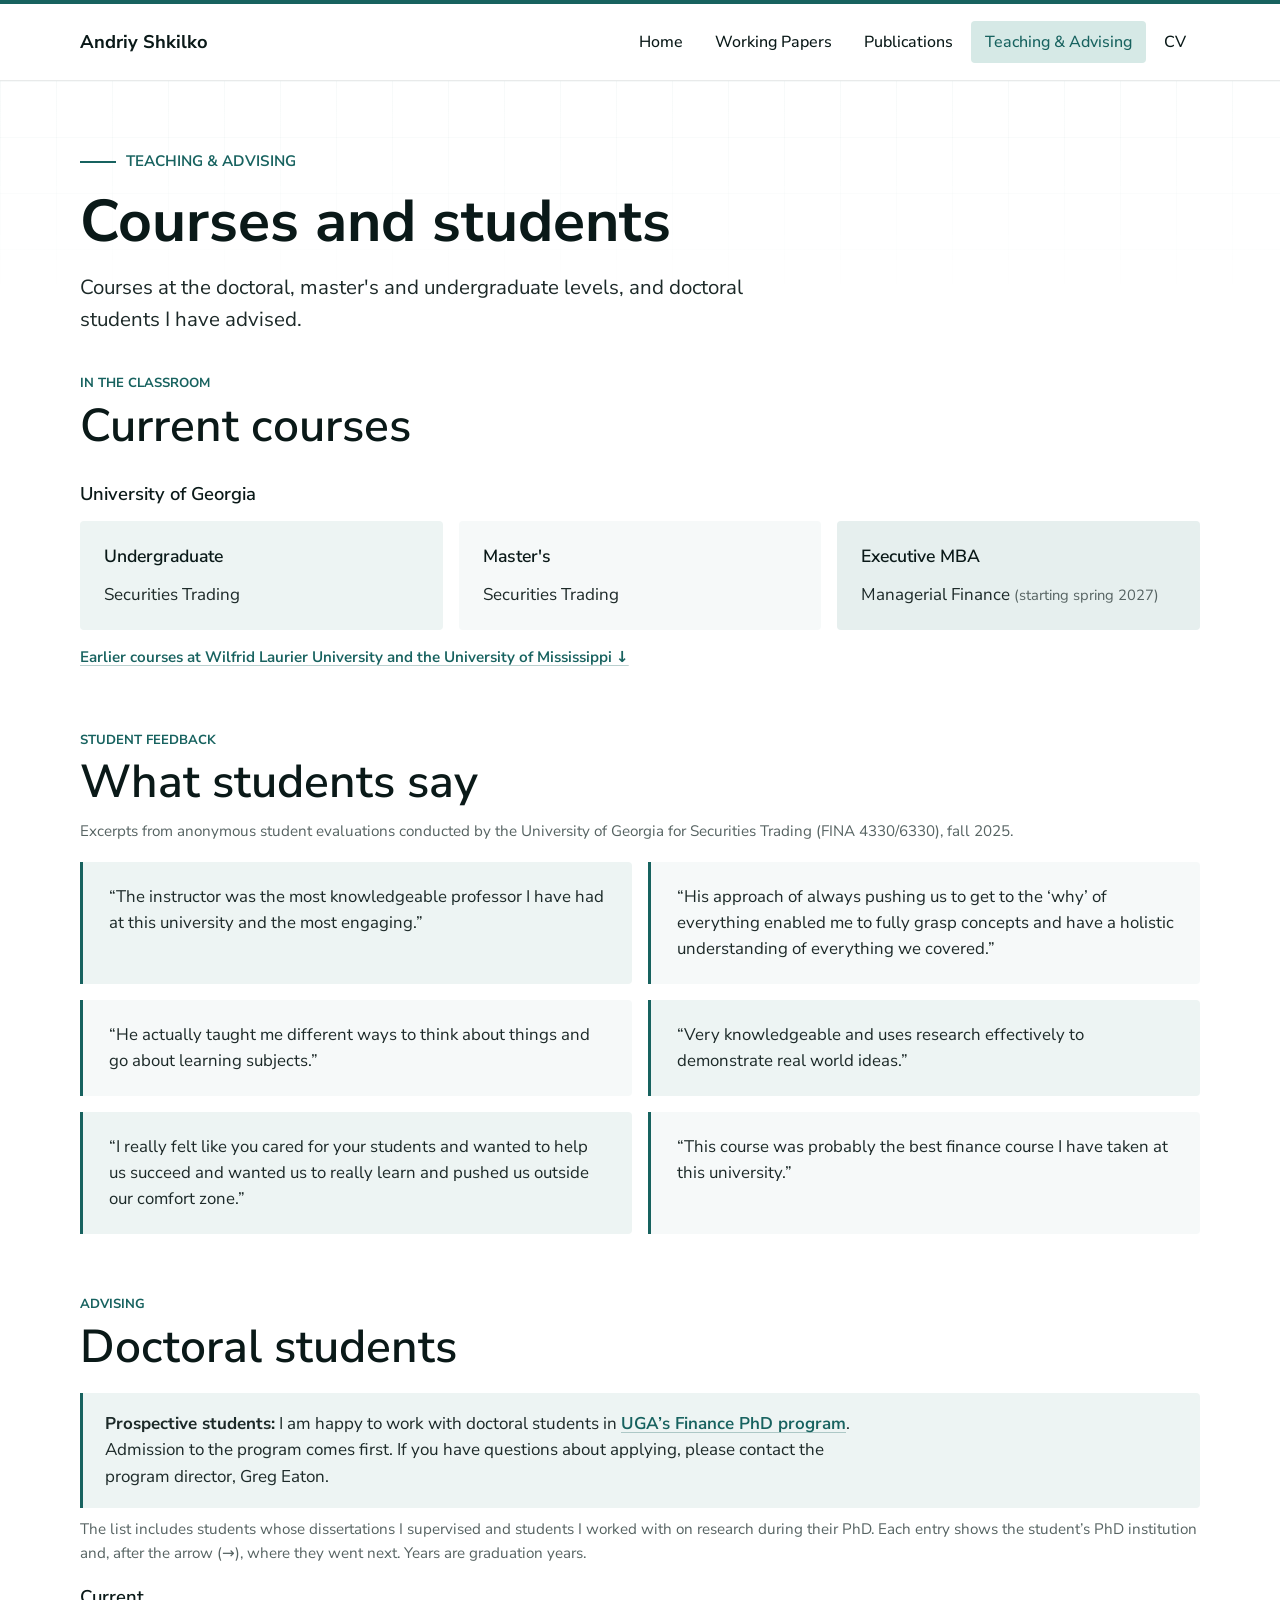
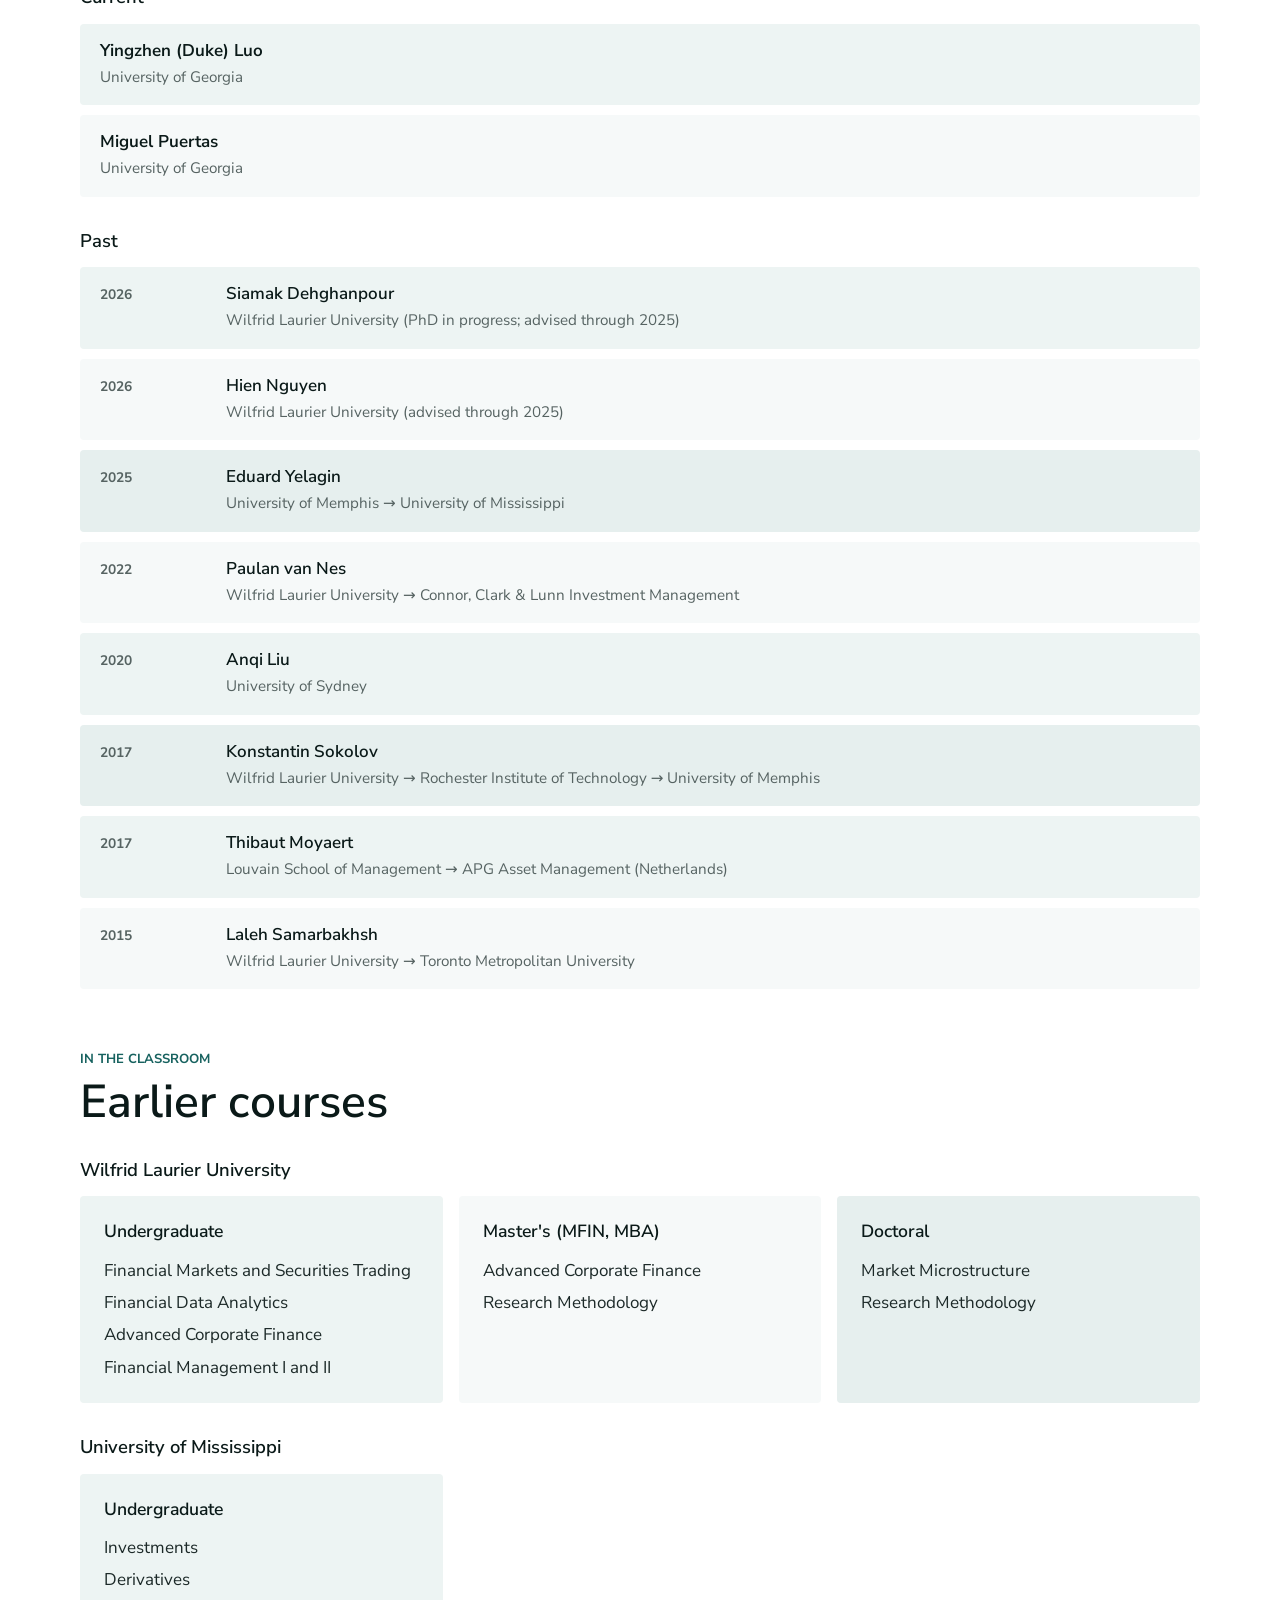
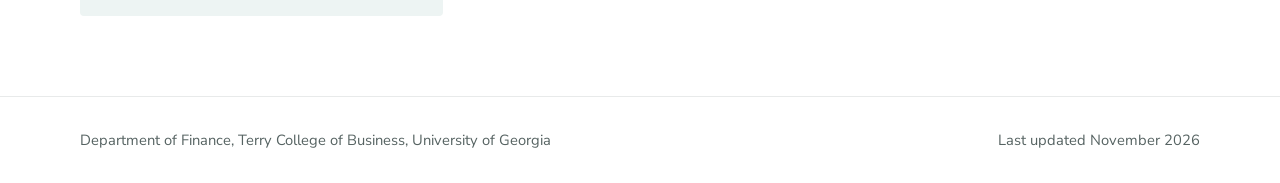
==== teaching.html @ 7279c3c1 "Add files via upload" ====
<!DOCTYPE html>
<html lang="en">
<head>
<meta charset="utf-8">
<meta name="viewport" content="width=device-width, initial-scale=1">
<title>Teaching & Advising | Andriy Shkilko</title>
<meta name="description" content="Courses taught and doctoral students advised by Andriy Shkilko.">
<link rel="preconnect" href="https://fonts.googleapis.com">
<link rel="preconnect" href="https://fonts.gstatic.com" crossorigin>
<link href="https://fonts.googleapis.com/css2?family=Nunito+Sans:wght@400;500;600;700;800&display=swap" rel="stylesheet">
<link rel="stylesheet" href="site.css">
<link rel="icon" href="favicon.ico" sizes="any">
<link rel="icon" href="favicon.svg" type="image/svg+xml">
<link rel="apple-touch-icon" href="apple-touch-icon.png">
<meta name="theme-color" content="#17625f">
<link rel="canonical" href="https://andriyshkilko.com/teaching.html">
<meta property="og:url" content="https://andriyshkilko.com/teaching.html">
<meta property="og:type" content="website">
<meta property="og:site_name" content="Andriy Shkilko">
<meta property="og:title" content="Teaching &amp; Advising | Andriy Shkilko">
<meta property="og:description" content="Courses taught and doctoral students advised by Andriy Shkilko.">
<meta property="og:image" content="https://andriyshkilko.com/share-preview.jpg">
<meta property="og:image:width" content="1200">
<meta property="og:image:height" content="630">
<meta property="og:image:alt" content="Andriy Shkilko, Associate Professor of Finance, Terry College of Business, University of Georgia">
<meta name="twitter:card" content="summary_large_image">
</head>
<body>

<header class="topbar">
  <nav class="shell nav" aria-label="Primary navigation">
    <a class="brand" href="index.html">Andriy Shkilko</a>
    <div class="navlinks">
      <a href="index.html">Home</a>
      <a href="working-papers.html">Working Papers</a>
      <a href="publications.html">Publications</a>
      <a class="active" aria-current="page" href="teaching.html">Teaching &amp; Advising</a>
      <a href="Shkilko-CV.pdf">CV</a>
    </div>
  </nav>
</header>

<section class="hero compact">
  <div class="shell">
    <p class="eyebrow">Teaching &amp; Advising</p>
    <h1>Courses and students</h1>
    <p class="lead">Courses at the doctoral, master's and undergraduate levels, and doctoral students I have advised.</p>
  </div>
</section>

<main class="shell">
<section class="section" id="courses">
  <p class="section-kicker">In the classroom</p>
  <h2>Current courses</h2>
  <h3>University of Georgia</h3>
  <div class="grid3">
    <div class="card">
      <h3>Undergraduate</h3>
      <ul><li>Securities Trading</li></ul>
    </div>
    <div class="card">
      <h3>Master's</h3>
      <ul><li>Securities Trading</li></ul>
    </div>
    <div class="card">
      <h3>Executive MBA</h3>
      <ul><li>Managerial Finance <span class="meta">(starting spring 2027)</span></li></ul>
    </div>
  </div>
  <p class="jump"><a href="#earlier-courses">Earlier courses at Wilfrid Laurier University and the University of Mississippi &darr;</a></p>
</section>

<section class="section" id="students-say">
  <p class="section-kicker">Student feedback</p>
  <h2>What students say</h2>
  <p class="legend">Excerpts from anonymous student evaluations conducted by the University of Georgia for Securities Trading (FINA 4330/6330), fall 2025.</p>
  <div class="quotes">
    <blockquote class="quote"><p>The instructor was the most knowledgeable professor I have had at this university and the most engaging.</p></blockquote>
    <blockquote class="quote"><p>His approach of always pushing us to get to the &lsquo;why&rsquo; of everything enabled me to fully grasp concepts and have a holistic understanding of everything we covered.</p></blockquote>
    <blockquote class="quote"><p>He actually taught me different ways to think about things and go about learning subjects.</p></blockquote>
    <blockquote class="quote"><p>Very knowledgeable and uses research effectively to demonstrate real world ideas.</p></blockquote>
    <blockquote class="quote"><p>I really felt like you cared for your students and wanted to help us succeed and wanted us to really learn and pushed us outside our comfort zone.</p></blockquote>
    <blockquote class="quote"><p>This course was probably the best finance course I have taken at this university.</p></blockquote>
  </div>
</section>

<section class="section" id="students">
  <p class="section-kicker">Advising</p>
  <h2>Doctoral students</h2>
  <div class="card prospective">
    <p><strong>Prospective students:</strong> I am happy to work with doctoral students in <a href="https://www.terry.uga.edu/phd/finance/">UGA&rsquo;s Finance PhD program</a>. Admission to the program comes first. If you have questions about applying, please contact the program director, Greg Eaton.</p>
  </div>
  <p class="legend">The list includes students whose dissertations I supervised and students I worked with on research during their PhD. Each entry shows the student&rsquo;s PhD institution and, after the arrow (&rarr;), where they went next. Years are graduation years.</p>
  <h3>Current</h3>
  <ul class="rows">
    <li class="row"><strong>Yingzhen (Duke) Luo</strong><span class="meta">University of Georgia</span></li>
    <li class="row"><strong>Miguel Puertas</strong><span class="meta">University of Georgia</span></li>
  </ul>
  <h3>Past</h3>
  <ul class="rows">
    <li class="row dated"><span class="when">2026</span><span><strong>Siamak Dehghanpour</strong><span class="meta">Wilfrid Laurier University (PhD in progress; advised through 2025)</span></span></li>
    <li class="row dated"><span class="when">2026</span><span><strong>Hien Nguyen</strong><span class="meta">Wilfrid Laurier University (advised through 2025)</span></span></li>
    <li class="row dated"><span class="when">2025</span><span><strong>Eduard Yelagin</strong><span class="meta">University of Memphis &rarr; University of Mississippi</span></span></li>
    <li class="row dated"><span class="when">2022</span><span><strong>Paulan van Nes</strong><span class="meta">Wilfrid Laurier University &rarr; Connor, Clark &amp; Lunn Investment Management</span></span></li>
    <li class="row dated"><span class="when">2020</span><span><strong>Anqi Liu</strong><span class="meta">University of Sydney</span></span></li>
    <li class="row dated"><span class="when">2017</span><span><strong>Konstantin Sokolov</strong><span class="meta">Wilfrid Laurier University &rarr; Rochester Institute of Technology &rarr; University of Memphis</span></span></li>
    <li class="row dated"><span class="when">2017</span><span><strong>Thibaut Moyaert</strong><span class="meta">Louvain School of Management &rarr; APG Asset Management (Netherlands)</span></span></li>
    <li class="row dated"><span class="when">2015</span><span><strong>Laleh Samarbakhsh</strong><span class="meta">Wilfrid Laurier University &rarr; Toronto Metropolitan University</span></span></li>
  </ul>
</section>

<section class="section" id="earlier-courses">
  <p class="section-kicker">In the classroom</p>
  <h2>Earlier courses</h2>
  <h3>Wilfrid Laurier University</h3>
  <div class="grid3">
    <div class="card">
      <h3>Undergraduate</h3>
      <ul><li>Financial Markets and Securities Trading</li><li>Financial Data Analytics</li><li>Advanced Corporate Finance</li><li>Financial Management I and II</li></ul>
    </div>
    <div class="card">
      <h3>Master's (MFIN, MBA)</h3>
      <ul><li>Advanced Corporate Finance</li><li>Research Methodology</li></ul>
    </div>
    <div class="card">
      <h3>Doctoral</h3>
      <ul><li>Market Microstructure</li><li>Research Methodology</li></ul>
    </div>
  </div>
  <h3>University of Mississippi</h3>
  <div class="grid3">
    <div class="card">
      <h3>Undergraduate</h3>
      <ul><li>Investments</li><li>Derivatives</li></ul>
    </div>
  </div>
</section>
</main>

<footer>
  <div class="shell footer-row">
    <span>Department of Finance, Terry College of Business, University of Georgia</span>
    <span>Last updated November 2026</span>
  </div>
</footer>

</body>
</html>
---- site.css ----
/* Layout and components follow microstructure.exchange; palette is "spruce",
   a deep blue-leaning green with pale green-grey blocks. */
:root {
  --ink: #0a1918;
  --body: #1c2928;
  --muted: #566362;
  --accent: #17625f;       /* spruce */
  --accent-dark: #0f4441;
  --block-1: #edf4f3;
  --block-2: #f6f9f9;
  --block-3: #e6efee;
  --chip: #d6e9e6;
  --line: rgba(10, 25, 24, 0.09);
  --radius: 4px;
}

* { box-sizing: border-box; }
html { scroll-behavior: smooth; }
@media (prefers-reduced-motion: reduce) { html { scroll-behavior: auto; } }

body {
  margin: 0; background: #fff; color: var(--ink);
  font-family: "Nunito Sans", system-ui, -apple-system, "Segoe UI", sans-serif;
  font-size: 17px; line-height: 1.55;
}

a { color: var(--accent); font-weight: 650; text-decoration-color: rgba(23, 98, 95, 0.3);
  text-decoration-thickness: 1px; text-underline-offset: 3px; }
a:hover { color: var(--accent-dark); text-decoration-color: rgba(23, 98, 95, 0.7); }
a:focus-visible { outline: 2px solid var(--accent); outline-offset: 2px; border-radius: 2px; }

.shell { width: min(1120px, calc(100% - 40px)); margin: 0 auto; }

/* Top bar: a thin accent rule over a white bar */
.topbar { position: sticky; top: 0; z-index: 20; background: rgba(255, 255, 255, 0.95);
  border-top: 4px solid var(--accent); border-bottom: 1px solid var(--line); backdrop-filter: blur(18px); }
.nav { min-height: 76px; display: flex; align-items: center; justify-content: space-between; gap: 24px; }
.brand { color: var(--ink); text-decoration: none; font-weight: 700; font-size: 1.15rem; }
.brand:hover { color: var(--accent); }
.navlinks { margin-left: auto; display: flex; gap: 4px; flex-wrap: wrap; justify-content: flex-end; }
.navlinks a { color: var(--ink); font-weight: 500; font-size: 1rem; padding: 9px 14px; border-radius: var(--radius); text-decoration: none; }
.navlinks a:hover { background: var(--chip); color: var(--accent-dark); }
.navlinks a.active { background: var(--chip); color: var(--accent); }

/* Hero */
.hero { position: relative; overflow: hidden; padding: 80px 0 56px; }
.hero.compact { padding: 64px 0 30px; }
.hero::before { content: ""; position: absolute; inset: 0; pointer-events: none; opacity: 0.5;
  background-image: linear-gradient(rgba(23, 98, 95, 0.07) 1px, transparent 1px),
                    linear-gradient(90deg, rgba(23, 98, 95, 0.07) 1px, transparent 1px);
  background-size: 56px 56px; mask-image: linear-gradient(180deg, #000 0, transparent 78%); }
.hero-layout { position: relative; display: grid; grid-template-columns: minmax(0, 1.25fr) minmax(300px, 0.75fr); gap: 48px; align-items: center; }
.hero .shell { position: relative; }
.eyebrow { display: inline-flex; align-items: center; gap: 10px; margin: 0 0 18px; color: var(--accent);
  font-size: 0.95rem; font-weight: 650; text-transform: uppercase; }
.eyebrow::before { content: ""; width: 36px; height: 2px; background: var(--accent); }
h1, h2, h3 { margin: 0; font-weight: 600; }
h1 { font-size: clamp(2.6rem, 5.4vw, 4.8rem); font-weight: 700; line-height: 1.02; }
.hero.compact h1 { font-size: clamp(2.3rem, 4.6vw, 4rem); }
.lead { margin: 20px 0 0; max-width: 720px; color: var(--body); font-size: clamp(1.1rem, 1.6vw, 1.3rem); }
.role { margin: 14px 0 0; color: var(--muted); font-size: 1.08rem; }

.interests { display: flex; flex-wrap: wrap; gap: 8px; margin-top: 24px; padding: 0; list-style: none; }
.interests li { padding: 6px 12px; border-radius: var(--radius); background: var(--block-1); color: var(--body); font-size: 0.92rem; font-weight: 600; }

.hero-panel { background: var(--block-1); border-radius: var(--radius); padding: 24px;
  display: grid; grid-template-columns: 120px 1fr; gap: 20px; align-items: center; }
.hero-panel img { width: 120px; height: 120px; object-fit: cover; border-radius: var(--radius); display: block; }
.panel-label { display: block; color: var(--muted); font-size: 0.82rem; font-weight: 650; text-transform: uppercase; }
.panel-email { display: block; margin-top: 6px; font-size: 1.02rem; }
.panel-office { display: block; margin-top: 2px; color: var(--muted); font-size: 0.92rem; }
.pills { display: flex; gap: 8px; flex-wrap: wrap; margin-top: 14px; }
.pill { display: inline-flex; align-items: center; min-height: 32px; padding: 6px 12px; border-radius: var(--radius);
  background: #fff; color: var(--accent); font-size: 0.86rem; font-weight: 650; text-decoration: none; white-space: nowrap; }
.pill:hover { background: var(--chip); color: var(--accent-dark); }

/* Sections */
main { padding: 8px 0 80px; }
.section { scroll-margin-top: 100px; margin-top: 60px; }
.section:first-child { margin-top: 0; }
.section-kicker { margin: 0 0 8px; color: var(--accent); font-size: 0.82rem; font-weight: 700; text-transform: uppercase; }
h2 { font-size: clamp(1.9rem, 3.6vw, 2.9rem); line-height: 1.05; margin-bottom: 22px; }
h3 { font-size: 1.15rem; margin: 30px 0 12px; }
.subnav { display: flex; gap: 8px; flex-wrap: wrap; margin-top: 22px; }

.card { background: var(--block-1); border-radius: var(--radius); padding: 26px 28px; }
.card p { margin: 0; color: var(--body); max-width: 76ch; }
.card p + p { margin-top: 14px; }

/* Landing cards (home page), after the TME home page */
.landing { display: grid; grid-template-columns: repeat(3, minmax(0, 1fr)); gap: 16px; }
.landing a { display: grid; align-content: space-between; min-height: 140px; padding: 22px; border-radius: var(--radius);
  background: var(--block-1); color: var(--ink); text-decoration: none; border-top: 3px solid var(--accent); }
.landing a:nth-child(2) { background: var(--block-2); }
.landing a:nth-child(3) { background: var(--block-3); }
.landing a:hover { background: var(--chip); }
.landing strong { font-size: 1.25rem; font-weight: 650; }
.landing span { margin-top: 12px; color: var(--muted); font-weight: 400; }

/* Paper rows, after the TME talk archive */
.rows { display: grid; gap: 10px; margin: 0; padding: 0; list-style: none; }
.row { background: var(--block-1); border-radius: var(--radius); padding: 16px 20px; }
.row:nth-child(2n) { background: var(--block-2); }
.row:nth-child(3n) { background: var(--block-3); }
.row strong { display: block; font-weight: 650; line-height: 1.35; }
.row .meta { display: block; margin-top: 3px; color: var(--muted); font-size: 0.95rem; }
.row .journal { font-style: italic; color: var(--body); }
.tags { display: flex; flex-wrap: wrap; gap: 6px; margin-top: 10px; }
.tag { display: inline-block; padding: 3px 9px; border-radius: var(--radius); background: rgba(255, 255, 255, 0.9);
  color: var(--muted); font-size: 0.8rem; font-weight: 600; }
.tag.award { color: var(--accent-dark); background: var(--chip); }

.dated { display: grid; grid-template-columns: 110px minmax(0, 1fr); gap: 16px; align-items: baseline; }
.dated .when { color: var(--muted); font-size: 0.86rem; font-weight: 700; text-transform: uppercase; font-variant-numeric: tabular-nums; }

.grid3 { display: grid; grid-template-columns: repeat(3, minmax(0, 1fr)); gap: 16px; }
.grid3 .card { padding: 22px 24px; }
.grid3 .card:nth-child(2) { background: var(--block-2); }
.grid3 .card:nth-child(3) { background: var(--block-3); }
.grid3 h3 { margin: 0 0 12px; font-size: 1.1rem; }
.grid3 ul { margin: 0; padding: 0; list-style: none; display: grid; gap: 6px; color: var(--body); }

footer { padding: 32px 0; border-top: 1px solid var(--line); color: var(--muted); font-size: 0.92rem; }
.footer-row { display: flex; justify-content: space-between; align-items: center; gap: 18px; flex-wrap: wrap; }

@media (max-width: 900px) {
  .nav { flex-direction: column; align-items: flex-start; padding: 14px 0; gap: 10px; }
  .navlinks { justify-content: flex-start; margin-left: 0; }
  .topbar { position: static; }
  .hero { padding-top: 48px; }
  .hero-layout, .grid3, .landing { grid-template-columns: 1fr; }
  .hero-panel { max-width: 520px; }
  .landing a { min-height: 0; }
}
@media (max-width: 620px) {
  .shell { width: calc(100% - 28px); }
  .navlinks a { padding: 7px 9px; font-size: 0.92rem; }
  .hero-panel { grid-template-columns: 88px 1fr; padding: 18px; }
  .hero-panel img { width: 88px; height: 88px; }
  .dated { grid-template-columns: 1fr; gap: 2px; }
}
.subnav .pill { background: var(--block-1); }
.subnav .pill:hover { background: var(--chip); }
h3[id] { scroll-margin-top: 100px; }
.section > h3:first-child { margin-top: 0; }
.legend { margin: -8px 0 6px; color: var(--muted); font-size: 0.95rem; }
.legend + h3 { margin-top: 18px; }
.row.dated strong { font-weight: 600; }
.grid3 .meta { color: var(--muted); font-size: 0.92rem; }
.quotes { display: grid; grid-template-columns: repeat(2, minmax(0, 1fr)); gap: 16px; margin-top: 18px; }
.quote { margin: 0; padding: 22px 24px 22px 26px; border-left: 3px solid var(--accent); background: var(--block-1); border-radius: 0 var(--radius) var(--radius) 0; }
.quote:nth-child(4n+2), .quote:nth-child(4n+3) { background: var(--block-2); }
.quote p { margin: 0; color: var(--body); font-size: 1.05rem; line-height: 1.55; }
.quote p::before { content: "\201C"; }
.quote p::after { content: "\201D"; }
@media (max-width: 900px) { .quotes { grid-template-columns: 1fr; } }
.jump { margin: 16px 0 0; font-size: 0.95rem; }
.paper-actions { display: flex; flex-wrap: wrap; gap: 6px; margin-top: 10px; }
.paper-actions .pill { min-height: 28px; padding: 4px 10px; font-size: 0.8rem; }
.row details.abstract { margin-top: 10px; }
.row details.abstract summary { display: inline-flex; align-items: center; gap: 8px; cursor: pointer; list-style: none;
  color: var(--accent); font-size: 0.85rem; font-weight: 650; }
.row details.abstract summary::-webkit-details-marker { display: none; }
.row details.abstract summary::after { content: "+"; font-weight: 800; }
.row details.abstract[open] summary::after { content: "\2212"; }
.row details.abstract p { margin: 8px 0 0; padding: 12px 14px; background: rgba(255, 255, 255, 0.75); border-radius: var(--radius);
  color: var(--body); font-size: 0.95rem; line-height: 1.6; max-width: 80ch; }
.tag-label { align-self: center; margin-right: 2px; color: var(--muted); font-size: 0.8rem; font-weight: 600; }
.tags + .tags { margin-top: 6px; }
.landing { grid-template-columns: repeat(auto-fit, minmax(230px, 1fr)); }
.landing a:nth-child(4) { background: var(--block-2); }
.landing a { align-content: start; }
.pill.soon { color: var(--muted); background: rgba(255, 255, 255, 0.6); font-style: italic; cursor: default; }
a.tag.policy { color: var(--accent-dark); text-decoration: underline; text-decoration-color: rgba(23, 98, 95, 0.35); text-underline-offset: 2px; }
a.tag.policy:hover { background: var(--chip); }
.card.prospective { margin-bottom: 18px; border-left: 3px solid var(--accent); border-radius: 0 var(--radius) var(--radius) 0; padding: 18px 22px; }
.grid2 { display: grid; grid-template-columns: repeat(2, minmax(0, 1fr)); gap: 16px; }
.grid2 .card:nth-child(2) { background: var(--block-2); }
.grid2 h3 { margin: 0 0 12px; font-size: 1.1rem; }
.grid2 ul { margin: 0; padding-left: 18px; display: grid; gap: 8px; color: var(--body); }
@media (max-width: 900px) { .grid2 { grid-template-columns: 1fr; } }
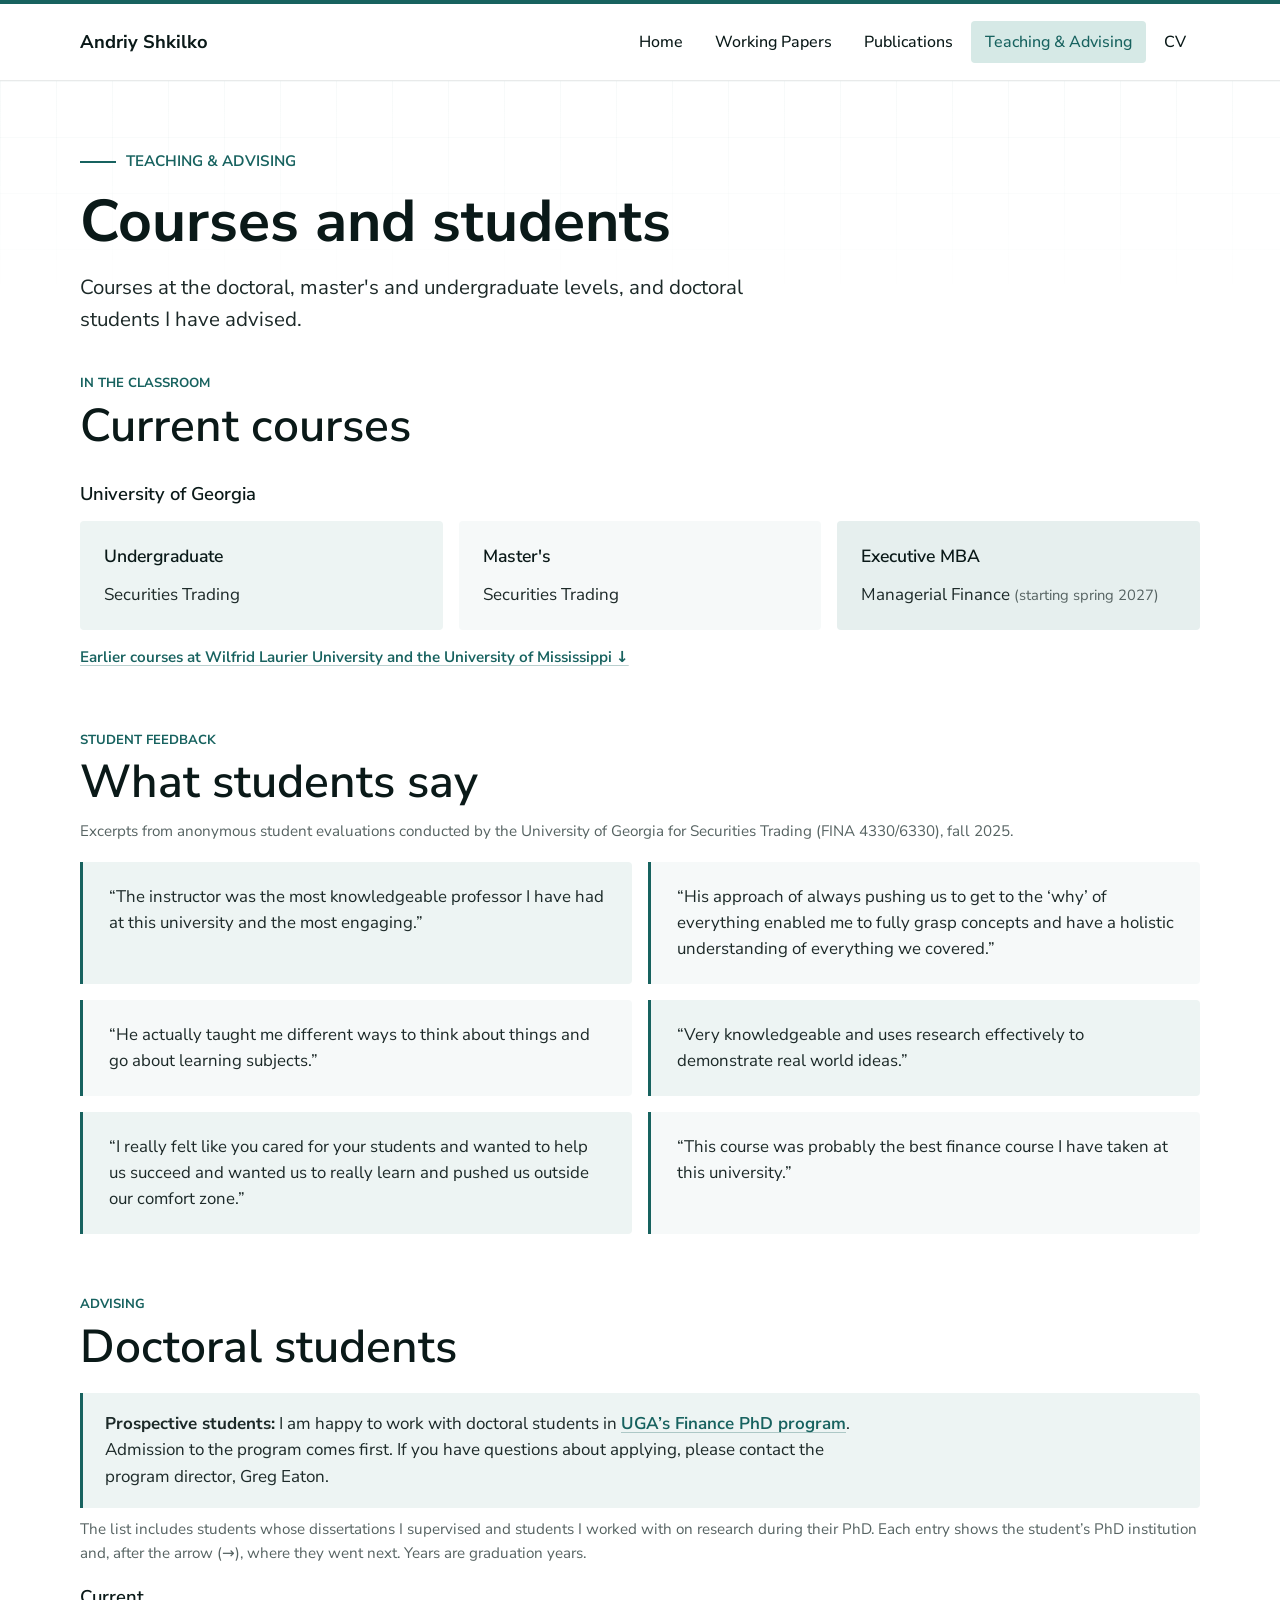
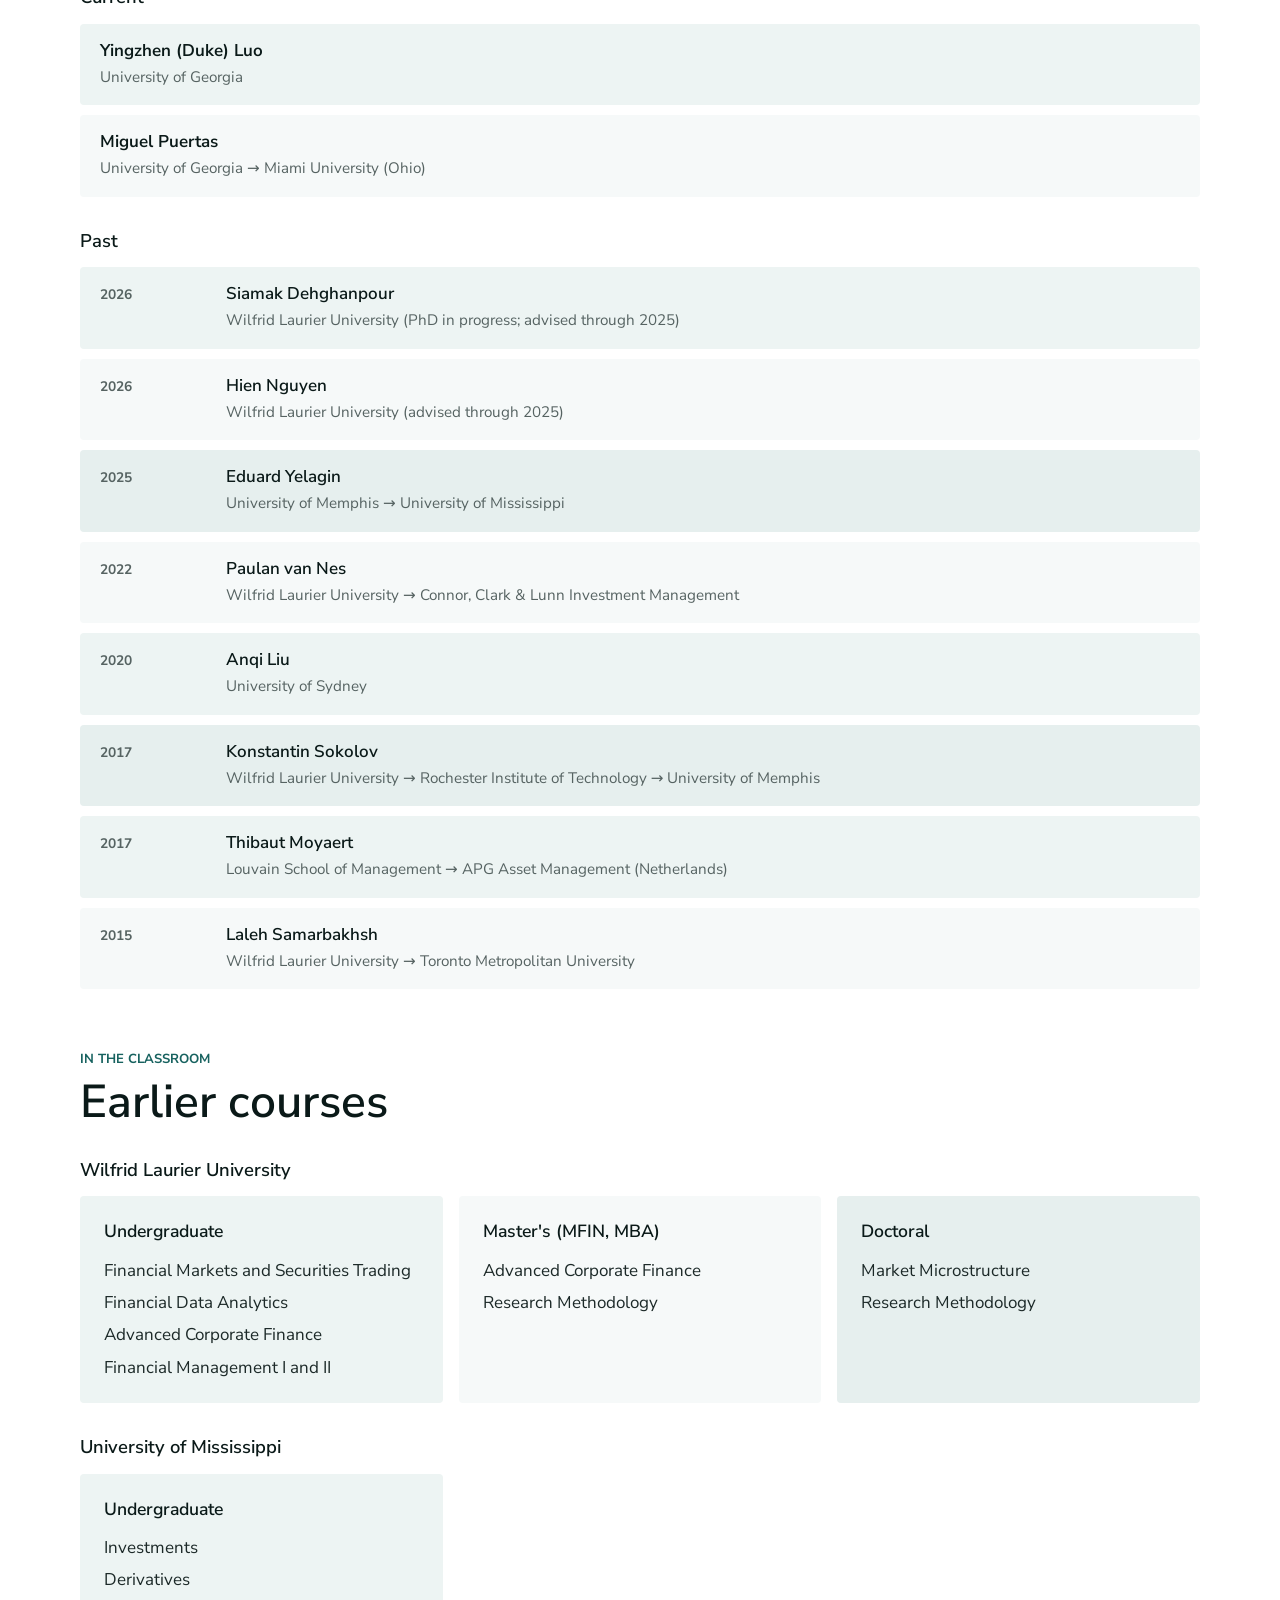
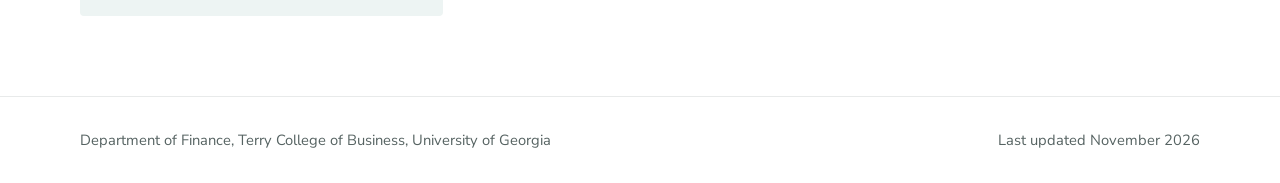
==== commit d00a0f8c: "Add files via upload" ====
--- a/teaching.html
+++ b/teaching.html
@@ -94,7 +94,7 @@
   <h3>Current</h3>
   <ul class="rows">
     <li class="row"><strong>Yingzhen (Duke) Luo</strong><span class="meta">University of Georgia</span></li>
-    <li class="row"><strong>Miguel Puertas</strong><span class="meta">University of Georgia</span></li>
+    <li class="row"><strong>Miguel Puertas</strong><span class="meta">University of Georgia &rarr; Miami University (Ohio)</span></li>
   </ul>
   <h3>Past</h3>
   <ul class="rows">
--- a/site.css
+++ b/site.css
@@ -49,7 +49,7 @@
   background-image: linear-gradient(rgba(23, 98, 95, 0.07) 1px, transparent 1px),
                     linear-gradient(90deg, rgba(23, 98, 95, 0.07) 1px, transparent 1px);
   background-size: 56px 56px; mask-image: linear-gradient(180deg, #000 0, transparent 78%); }
-.hero-layout { position: relative; display: grid; grid-template-columns: minmax(0, 1.25fr) minmax(300px, 0.75fr); gap: 48px; align-items: center; }
+.hero-layout { position: relative; display: grid; grid-template-columns: minmax(0, 1fr) minmax(300px, 1fr); gap: 40px; align-items: center; }
 .hero .shell { position: relative; }
 .eyebrow { display: inline-flex; align-items: center; gap: 10px; margin: 0 0 18px; color: var(--accent);
   font-size: 0.95rem; font-weight: 650; text-transform: uppercase; }
@@ -64,8 +64,8 @@
 .interests li { padding: 6px 12px; border-radius: var(--radius); background: var(--block-1); color: var(--body); font-size: 0.92rem; font-weight: 600; }
 
 .hero-panel { background: var(--block-1); border-radius: var(--radius); padding: 24px;
-  display: grid; grid-template-columns: 120px 1fr; gap: 20px; align-items: center; }
-.hero-panel img { width: 120px; height: 120px; object-fit: cover; border-radius: var(--radius); display: block; }
+  display: grid; grid-template-columns: 180px 1fr; gap: 24px; align-items: center; }
+.hero-panel img { width: 180px; height: 180px; object-fit: cover; border-radius: var(--radius); display: block; }
 .panel-label { display: block; color: var(--muted); font-size: 0.82rem; font-weight: 650; text-transform: uppercase; }
 .panel-email { display: block; margin-top: 6px; font-size: 1.02rem; }
 .panel-office { display: block; margin-top: 2px; color: var(--muted); font-size: 0.92rem; }
@@ -135,8 +135,8 @@
 @media (max-width: 620px) {
   .shell { width: calc(100% - 28px); }
   .navlinks a { padding: 7px 9px; font-size: 0.92rem; }
-  .hero-panel { grid-template-columns: 88px 1fr; padding: 18px; }
-  .hero-panel img { width: 88px; height: 88px; }
+  .hero-panel { grid-template-columns: 120px 1fr; padding: 18px; }
+  .hero-panel img { width: 120px; height: 120px; }
   .dated { grid-template-columns: 1fr; gap: 2px; }
 }
 .subnav .pill { background: var(--block-1); }
